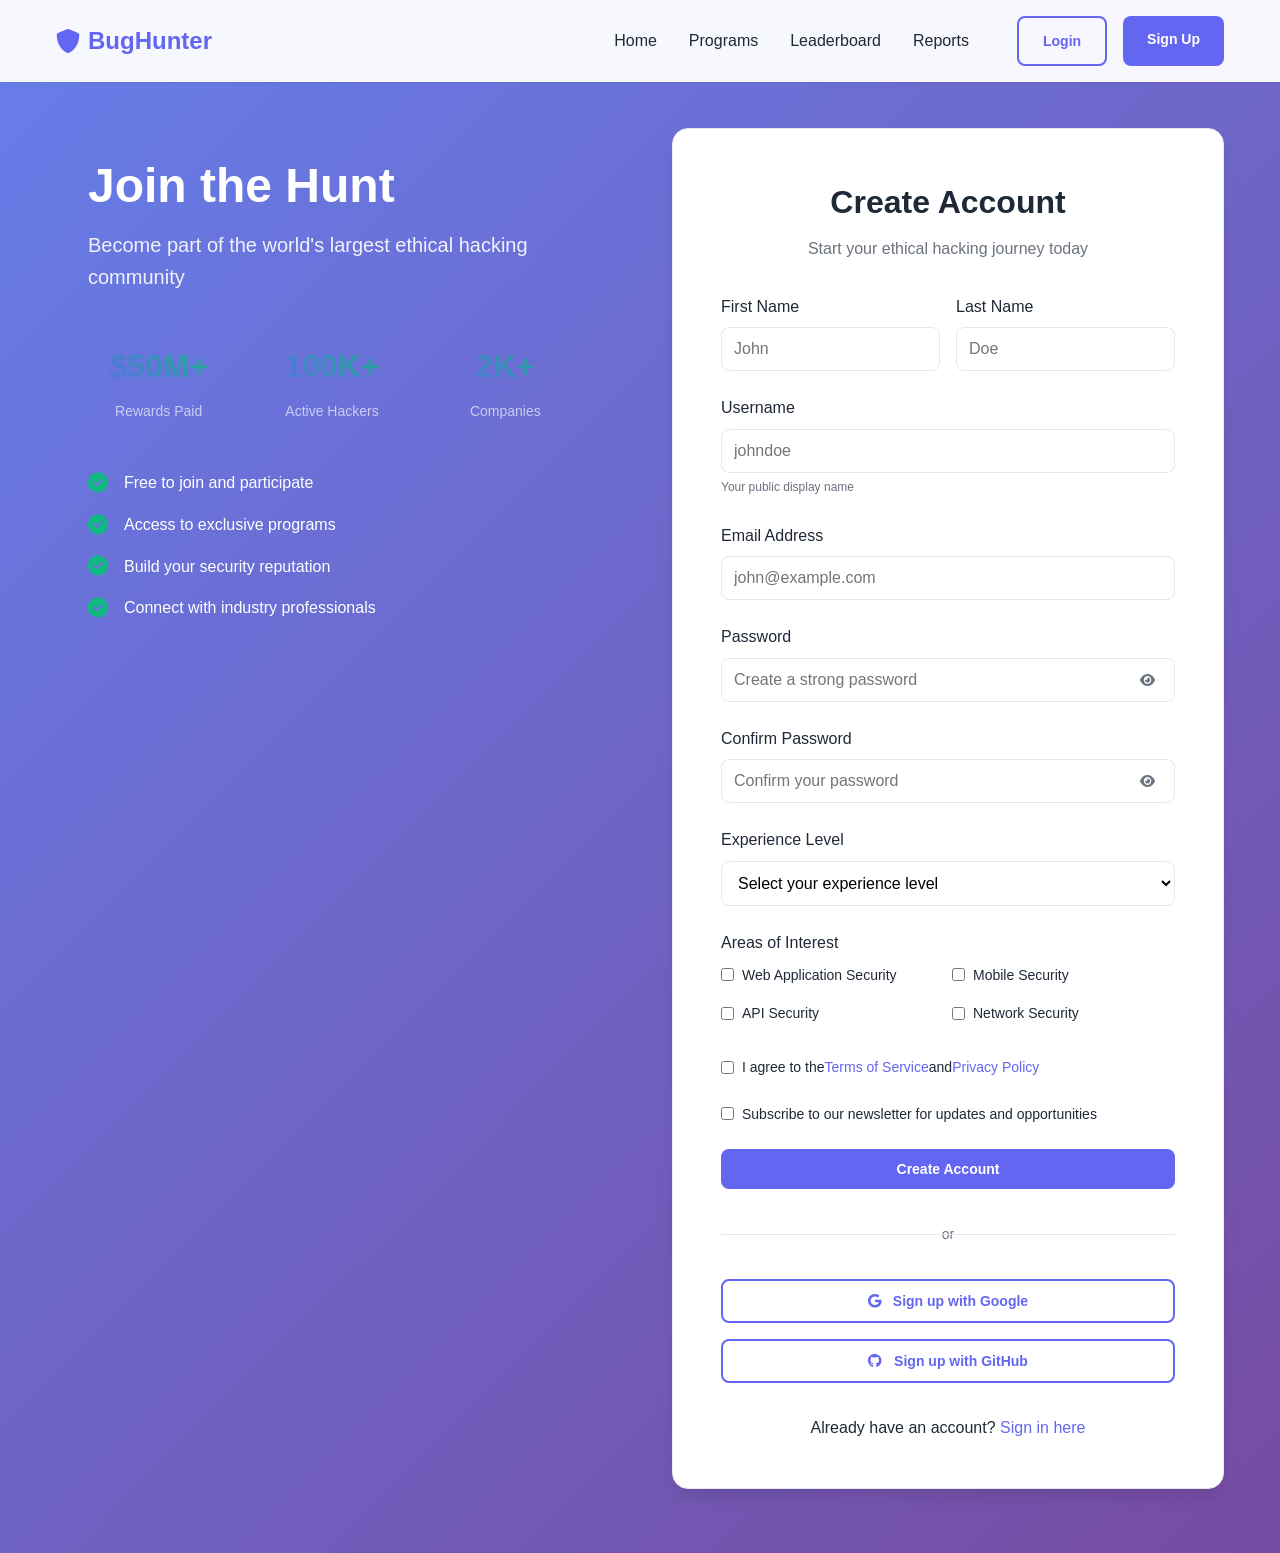
==== register.html @ fe64edc7 "Create complete pentest/bug bounty website structure Co-authored-by: ARESHAmohanad <121517436+ARESHA" ====
<!DOCTYPE html>
<html lang="en">
<head>
    <meta charset="UTF-8">
    <meta name="viewport" content="width=device-width, initial-scale=1.0">
    <title>Sign Up - BugHunter</title>
    <link rel="stylesheet" href="css/style.css">
    <link href="https://cdnjs.cloudflare.com/ajax/libs/font-awesome/6.0.0/css/all.min.css" rel="stylesheet">
</head>
<body>
    <!-- Navigation -->
    <nav class="navbar">
        <div class="nav-container">
            <div class="nav-logo">
                <a href="index.html">
                    <i class="fas fa-shield-alt"></i>
                    BugHunter
                </a>
            </div>
            <div class="nav-menu" id="nav-menu">
                <a href="index.html" class="nav-link">Home</a>
                <a href="programs.html" class="nav-link">Programs</a>
                <a href="leaderboard.html" class="nav-link">Leaderboard</a>
                <a href="reports.html" class="nav-link">Reports</a>
                <div class="nav-auth">
                    <a href="login.html" class="btn btn-outline">Login</a>
                    <a href="register.html" class="btn btn-primary">Sign Up</a>
                </div>
            </div>
            <div class="nav-toggle" id="nav-toggle">
                <span class="bar"></span>
                <span class="bar"></span>
                <span class="bar"></span>
            </div>
        </div>
    </nav>

    <!-- Registration Section -->
    <section class="auth-section">
        <div class="container">
            <div class="auth-container">
                <div class="auth-info">
                    <h2>Join the Hunt</h2>
                    <p class="info-subtitle">Become part of the world's largest ethical hacking community</p>
                    
                    <div class="info-stats">
                        <div class="stat">
                            <div class="stat-number">$50M+</div>
                            <div class="stat-label">Rewards Paid</div>
                        </div>
                        <div class="stat">
                            <div class="stat-number">100K+</div>
                            <div class="stat-label">Active Hackers</div>
                        </div>
                        <div class="stat">
                            <div class="stat-number">2K+</div>
                            <div class="stat-label">Companies</div>
                        </div>
                    </div>
                    
                    <div class="info-benefits">
                        <div class="benefit">
                            <i class="fas fa-check-circle"></i>
                            <span>Free to join and participate</span>
                        </div>
                        <div class="benefit">
                            <i class="fas fa-check-circle"></i>
                            <span>Access to exclusive programs</span>
                        </div>
                        <div class="benefit">
                            <i class="fas fa-check-circle"></i>
                            <span>Build your security reputation</span>
                        </div>
                        <div class="benefit">
                            <i class="fas fa-check-circle"></i>
                            <span>Connect with industry professionals</span>
                        </div>
                    </div>
                </div>
                
                <div class="auth-card">
                    <div class="auth-header">
                        <h1>Create Account</h1>
                        <p>Start your ethical hacking journey today</p>
                    </div>
                    
                    <form id="register-form" class="auth-form">
                        <div class="form-row">
                            <div class="form-group">
                                <label for="firstName" class="form-label">First Name</label>
                                <input type="text" id="firstName" name="firstName" class="form-input" required placeholder="John">
                            </div>
                            <div class="form-group">
                                <label for="lastName" class="form-label">Last Name</label>
                                <input type="text" id="lastName" name="lastName" class="form-input" required placeholder="Doe">
                            </div>
                        </div>
                        
                        <div class="form-group">
                            <label for="username" class="form-label">Username</label>
                            <input type="text" id="username" name="username" class="form-input" required placeholder="johndoe">
                            <small class="form-hint">Your public display name</small>
                        </div>
                        
                        <div class="form-group">
                            <label for="email" class="form-label">Email Address</label>
                            <input type="email" id="email" name="email" class="form-input" required placeholder="john@example.com">
                        </div>
                        
                        <div class="form-group">
                            <label for="password" class="form-label">Password</label>
                            <div class="password-input-container">
                                <input type="password" id="password" name="password" class="form-input" required placeholder="Create a strong password">
                                <button type="button" class="password-toggle" onclick="togglePassword('password')">
                                    <i class="fas fa-eye"></i>
                                </button>
                            </div>
                            <div class="password-strength" id="password-strength"></div>
                        </div>
                        
                        <div class="form-group">
                            <label for="confirmPassword" class="form-label">Confirm Password</label>
                            <div class="password-input-container">
                                <input type="password" id="confirmPassword" name="confirmPassword" class="form-input" required placeholder="Confirm your password">
                                <button type="button" class="password-toggle" onclick="togglePassword('confirmPassword')">
                                    <i class="fas fa-eye"></i>
                                </button>
                            </div>
                        </div>
                        
                        <div class="form-group">
                            <label for="experience" class="form-label">Experience Level</label>
                            <select id="experience" name="experience" class="form-select" required>
                                <option value="">Select your experience level</option>
                                <option value="beginner">Beginner (0-1 years)</option>
                                <option value="intermediate">Intermediate (1-3 years)</option>
                                <option value="advanced">Advanced (3-5 years)</option>
                                <option value="expert">Expert (5+ years)</option>
                            </select>
                        </div>
                        
                        <div class="form-group">
                            <label for="interests" class="form-label">Areas of Interest</label>
                            <div class="checkbox-group">
                                <label class="checkbox-label">
                                    <input type="checkbox" name="interests" value="web">
                                    <span class="checkmark"></span>
                                    Web Application Security
                                </label>
                                <label class="checkbox-label">
                                    <input type="checkbox" name="interests" value="mobile">
                                    <span class="checkmark"></span>
                                    Mobile Security
                                </label>
                                <label class="checkbox-label">
                                    <input type="checkbox" name="interests" value="api">
                                    <span class="checkmark"></span>
                                    API Security
                                </label>
                                <label class="checkbox-label">
                                    <input type="checkbox" name="interests" value="network">
                                    <span class="checkmark"></span>
                                    Network Security
                                </label>
                            </div>
                        </div>
                        
                        <div class="form-group">
                            <label class="checkbox-label">
                                <input type="checkbox" id="terms" name="terms" required>
                                <span class="checkmark"></span>
                                I agree to the <a href="#" class="link">Terms of Service</a> and <a href="#" class="link">Privacy Policy</a>
                            </label>
                        </div>
                        
                        <div class="form-group">
                            <label class="checkbox-label">
                                <input type="checkbox" id="newsletter" name="newsletter">
                                <span class="checkmark"></span>
                                Subscribe to our newsletter for updates and opportunities
                            </label>
                        </div>
                        
                        <button type="submit" class="btn btn-primary w-full">Create Account</button>
                    </form>
                    
                    <div class="auth-divider">
                        <span>or</span>
                    </div>
                    
                    <div class="social-login">
                        <button class="btn btn-outline w-full social-btn">
                            <i class="fab fa-google"></i>
                            Sign up with Google
                        </button>
                        <button class="btn btn-outline w-full social-btn">
                            <i class="fab fa-github"></i>
                            Sign up with GitHub
                        </button>
                    </div>
                    
                    <div class="auth-footer">
                        <p>Already have an account? <a href="login.html">Sign in here</a></p>
                    </div>
                </div>
            </div>
        </div>
    </section>

    <script src="js/script.js"></script>
    <script>
        // Password strength checker
        document.getElementById('password').addEventListener('input', function() {
            const password = this.value;
            const strengthDiv = document.getElementById('password-strength');
            const strength = checkPasswordStrength(password);
            
            strengthDiv.innerHTML = `
                <div class="strength-meter">
                    <div class="strength-bar strength-${strength.level}"></div>
                </div>
                <span class="strength-text">${strength.text}</span>
            `;
        });
        
        function checkPasswordStrength(password) {
            let score = 0;
            if (password.length >= 8) score++;
            if (/[a-z]/.test(password)) score++;
            if (/[A-Z]/.test(password)) score++;
            if (/\d/.test(password)) score++;
            if (/[^a-zA-Z\d]/.test(password)) score++;
            
            const levels = ['weak', 'fair', 'good', 'strong'];
            const texts = ['Weak', 'Fair', 'Good', 'Strong'];
            
            const level = Math.min(score - 1, 3);
            return {
                level: level >= 0 ? levels[level] : 'weak',
                text: level >= 0 ? texts[level] : 'Too short'
            };
        }
        
        // Form submission
        document.getElementById('register-form').addEventListener('submit', async function(e) {
            e.preventDefault();
            
            // Validate password match
            const password = document.getElementById('password').value;
            const confirmPassword = document.getElementById('confirmPassword').value;
            
            if (password !== confirmPassword) {
                showError(document.getElementById('confirmPassword'), 'Passwords do not match');
                return;
            }
            
            if (!validateForm(this)) {
                return;
            }
            
            const submitBtn = e.target.querySelector('button[type="submit"]');
            const hideLoading = showLoading(submitBtn);
            
            try {
                const formData = new FormData(this);
                const interests = Array.from(formData.getAll('interests'));
                
                const response = await API.request('/register', {
                    method: 'POST',
                    body: JSON.stringify({
                        firstName: formData.get('firstName'),
                        lastName: formData.get('lastName'),
                        username: formData.get('username'),
                        email: formData.get('email'),
                        password: formData.get('password'),
                        experience: formData.get('experience'),
                        interests: interests,
                        newsletter: formData.get('newsletter') === 'on'
                    })
                });
                
                if (response.success) {
                    showNotification('Account created successfully! Please check your email to verify your account.', 'success');
                    setTimeout(() => {
                        window.location.href = 'login.html';
                    }, 2000);
                } else {
                    showNotification('Registration failed. Please try again.', 'error');
                }
            } catch (error) {
                showNotification(error.message || 'Registration failed. Please try again.', 'error');
            } finally {
                hideLoading();
            }
        });
        
        function togglePassword(inputId) {
            const input = document.getElementById(inputId);
            const toggle = input.nextElementSibling.querySelector('i');
            
            if (input.type === 'password') {
                input.type = 'text';
                toggle.className = 'fas fa-eye-slash';
            } else {
                input.type = 'password';
                toggle.className = 'fas fa-eye';
            }
        }
    </script>
    
    <style>
        .auth-section {
            padding: 8rem 0 4rem;
            background: linear-gradient(135deg, #667eea 0%, #764ba2 100%);
            min-height: 100vh;
        }
        
        .auth-container {
            display: grid;
            grid-template-columns: 1fr 1fr;
            gap: 4rem;
            max-width: 1200px;
            margin: 0 auto;
            align-items: start;
        }
        
        .auth-card {
            background: var(--bg-primary);
            padding: 3rem;
            border-radius: 16px;
            box-shadow: var(--shadow-lg);
            border: 1px solid var(--border-color);
        }
        
        .auth-header {
            text-align: center;
            margin-bottom: 2rem;
        }
        
        .auth-header h1 {
            font-size: 2rem;
            font-weight: 700;
            margin-bottom: 0.5rem;
            color: var(--text-primary);
        }
        
        .auth-header p {
            color: var(--text-secondary);
        }
        
        .form-row {
            display: grid;
            grid-template-columns: 1fr 1fr;
            gap: 1rem;
        }
        
        .form-hint {
            color: var(--text-secondary);
            font-size: 0.75rem;
            margin-top: 0.25rem;
        }
        
        .password-input-container {
            position: relative;
        }
        
        .password-toggle {
            position: absolute;
            right: 1rem;
            top: 50%;
            transform: translateY(-50%);
            background: none;
            border: none;
            color: var(--text-secondary);
            cursor: pointer;
            padding: 0.25rem;
        }
        
        .password-toggle:hover {
            color: var(--text-primary);
        }
        
        .password-strength {
            margin-top: 0.5rem;
        }
        
        .strength-meter {
            width: 100%;
            height: 4px;
            background: var(--border-color);
            border-radius: 2px;
            overflow: hidden;
            margin-bottom: 0.25rem;
        }
        
        .strength-bar {
            height: 100%;
            transition: width 0.3s ease;
        }
        
        .strength-bar.strength-weak {
            width: 25%;
            background: var(--danger-color);
        }
        
        .strength-bar.strength-fair {
            width: 50%;
            background: var(--accent-color);
        }
        
        .strength-bar.strength-good {
            width: 75%;
            background: #3b82f6;
        }
        
        .strength-bar.strength-strong {
            width: 100%;
            background: var(--secondary-color);
        }
        
        .strength-text {
            font-size: 0.75rem;
            color: var(--text-secondary);
        }
        
        .checkbox-group {
            display: grid;
            grid-template-columns: 1fr 1fr;
            gap: 0.5rem;
        }
        
        .checkbox-label {
            display: flex;
            align-items: center;
            cursor: pointer;
            font-size: 0.875rem;
            margin-bottom: 0.5rem;
        }
        
        .checkbox-label input {
            margin-right: 0.5rem;
        }
        
        .link {
            color: var(--primary-color);
            text-decoration: none;
        }
        
        .link:hover {
            text-decoration: underline;
        }
        
        .auth-divider {
            text-align: center;
            position: relative;
            margin: 2rem 0;
        }
        
        .auth-divider::before {
            content: '';
            position: absolute;
            top: 50%;
            left: 0;
            right: 0;
            height: 1px;
            background: var(--border-color);
        }
        
        .auth-divider span {
            background: var(--bg-primary);
            padding: 0 1rem;
            color: var(--text-secondary);
            font-size: 0.875rem;
        }
        
        .social-login {
            display: flex;
            flex-direction: column;
            gap: 1rem;
            margin-bottom: 2rem;
        }
        
        .social-btn {
            display: flex;
            align-items: center;
            justify-content: center;
            gap: 0.75rem;
        }
        
        .auth-footer {
            text-align: center;
        }
        
        .auth-footer a {
            color: var(--primary-color);
            text-decoration: none;
        }
        
        .auth-footer a:hover {
            text-decoration: underline;
        }
        
        .auth-info {
            padding: 2rem;
            color: white;
        }
        
        .auth-info h2 {
            font-size: 3rem;
            font-weight: 800;
            margin-bottom: 1rem;
            line-height: 1.1;
        }
        
        .info-subtitle {
            font-size: 1.25rem;
            margin-bottom: 3rem;
            opacity: 0.9;
        }
        
        .info-stats {
            display: grid;
            grid-template-columns: repeat(3, 1fr);
            gap: 2rem;
            margin-bottom: 3rem;
        }
        
        .stat {
            text-align: center;
        }
        
        .stat-number {
            font-size: 2rem;
            font-weight: 800;
            margin-bottom: 0.5rem;
        }
        
        .stat-label {
            font-size: 0.875rem;
            opacity: 0.8;
        }
        
        .info-benefits {
            display: flex;
            flex-direction: column;
            gap: 1rem;
        }
        
        .benefit {
            display: flex;
            align-items: center;
            gap: 1rem;
        }
        
        .benefit i {
            color: var(--secondary-color);
            font-size: 1.25rem;
        }
        
        @media (max-width: 768px) {
            .auth-container {
                grid-template-columns: 1fr;
                gap: 2rem;
            }
            
            .auth-card {
                padding: 2rem;
            }
            
            .auth-info {
                order: -1;
                text-align: center;
            }
            
            .form-row {
                grid-template-columns: 1fr;
            }
            
            .checkbox-group {
                grid-template-columns: 1fr;
            }
            
            .info-stats {
                grid-template-columns: 1fr;
                gap: 1rem;
            }
        }
    </style>
</body>
</html>
---- css/style.css ----
/* Reset and Base Styles */
* {
    margin: 0;
    padding: 0;
    box-sizing: border-box;
}

:root {
    --primary-color: #6366f1;
    --primary-dark: #4f46e5;
    --secondary-color: #10b981;
    --accent-color: #f59e0b;
    --danger-color: #ef4444;
    --text-primary: #1f2937;
    --text-secondary: #6b7280;
    --text-light: #9ca3af;
    --bg-primary: #ffffff;
    --bg-secondary: #f9fafb;
    --bg-dark: #111827;
    --border-color: #e5e7eb;
    --shadow-sm: 0 1px 2px 0 rgb(0 0 0 / 0.05);
    --shadow-md: 0 4px 6px -1px rgb(0 0 0 / 0.1);
    --shadow-lg: 0 10px 15px -3px rgb(0 0 0 / 0.1);
    --border-radius: 8px;
    --transition: all 0.3s ease;
}

body {
    font-family: 'Inter', -apple-system, BlinkMacSystemFont, 'Segoe UI', Roboto, sans-serif;
    line-height: 1.6;
    color: var(--text-primary);
    background-color: var(--bg-primary);
}

.container {
    max-width: 1200px;
    margin: 0 auto;
    padding: 0 1rem;
}

/* Navigation */
.navbar {
    background: var(--bg-primary);
    padding: 1rem 0;
    box-shadow: var(--shadow-sm);
    position: fixed;
    top: 0;
    left: 0;
    right: 0;
    z-index: 1000;
    backdrop-filter: blur(10px);
    background: rgba(255, 255, 255, 0.95);
}

.nav-container {
    max-width: 1200px;
    margin: 0 auto;
    padding: 0 1rem;
    display: flex;
    justify-content: space-between;
    align-items: center;
}

.nav-logo a {
    font-size: 1.5rem;
    font-weight: 700;
    color: var(--primary-color);
    text-decoration: none;
    display: flex;
    align-items: center;
    gap: 0.5rem;
}

.nav-menu {
    display: flex;
    align-items: center;
    gap: 2rem;
}

.nav-link {
    color: var(--text-primary);
    text-decoration: none;
    font-weight: 500;
    transition: var(--transition);
    position: relative;
}

.nav-link:hover {
    color: var(--primary-color);
}

.nav-link::after {
    content: '';
    position: absolute;
    bottom: -5px;
    left: 0;
    width: 0;
    height: 2px;
    background-color: var(--primary-color);
    transition: width 0.3s ease;
}

.nav-link:hover::after {
    width: 100%;
}

.nav-auth {
    display: flex;
    gap: 1rem;
    margin-left: 1rem;
}

.nav-toggle {
    display: none;
    flex-direction: column;
    cursor: pointer;
}

.bar {
    width: 25px;
    height: 3px;
    background-color: var(--text-primary);
    margin: 3px 0;
    transition: 0.3s;
}

/* Buttons */
.btn {
    display: inline-block;
    padding: 0.75rem 1.5rem;
    border-radius: var(--border-radius);
    text-decoration: none;
    font-weight: 600;
    text-align: center;
    cursor: pointer;
    border: none;
    transition: var(--transition);
    font-size: 0.875rem;
}

.btn-primary {
    background-color: var(--primary-color);
    color: white;
}

.btn-primary:hover {
    background-color: var(--primary-dark);
    transform: translateY(-1px);
    box-shadow: var(--shadow-md);
}

.btn-outline {
    background-color: transparent;
    color: var(--primary-color);
    border: 2px solid var(--primary-color);
}

.btn-outline:hover {
    background-color: var(--primary-color);
    color: white;
}

.btn-large {
    padding: 1rem 2rem;
    font-size: 1rem;
}

.btn-secondary {
    background-color: var(--secondary-color);
    color: white;
}

.btn-danger {
    background-color: var(--danger-color);
    color: white;
}

/* Hero Section */
.hero {
    padding: 8rem 0 4rem;
    background: linear-gradient(135deg, #667eea 0%, #764ba2 100%);
    color: white;
    overflow: hidden;
}

.hero-container {
    max-width: 1200px;
    margin: 0 auto;
    padding: 0 1rem;
    display: grid;
    grid-template-columns: 1fr 1fr;
    gap: 4rem;
    align-items: center;
}

.hero-title {
    font-size: 3.5rem;
    font-weight: 800;
    line-height: 1.1;
    margin-bottom: 1.5rem;
    background: linear-gradient(45deg, #ffffff, #e0e7ff);
    -webkit-background-clip: text;
    -webkit-text-fill-color: transparent;
    background-clip: text;
}

.hero-description {
    font-size: 1.25rem;
    margin-bottom: 2rem;
    opacity: 0.9;
    line-height: 1.6;
}

.hero-buttons {
    display: flex;
    gap: 1rem;
}

.hero-image {
    display: flex;
    justify-content: center;
    align-items: center;
}

.hero-graphic {
    width: 300px;
    height: 300px;
    background: rgba(255, 255, 255, 0.1);
    border-radius: 50%;
    display: flex;
    align-items: center;
    justify-content: center;
    backdrop-filter: blur(10px);
    border: 1px solid rgba(255, 255, 255, 0.2);
}

.hero-graphic i {
    font-size: 8rem;
    color: rgba(255, 255, 255, 0.8);
}

/* Sections */
.section-title {
    text-align: center;
    font-size: 2.5rem;
    font-weight: 700;
    margin-bottom: 3rem;
    color: var(--text-primary);
}

/* Features Section */
.features {
    padding: 5rem 0;
    background-color: var(--bg-secondary);
}

.features-grid {
    display: grid;
    grid-template-columns: repeat(auto-fit, minmax(250px, 1fr));
    gap: 2rem;
}

.feature-card {
    background: var(--bg-primary);
    padding: 2rem;
    border-radius: var(--border-radius);
    text-align: center;
    box-shadow: var(--shadow-sm);
    transition: var(--transition);
    border: 1px solid var(--border-color);
}

.feature-card:hover {
    transform: translateY(-5px);
    box-shadow: var(--shadow-lg);
}

.feature-icon {
    width: 4rem;
    height: 4rem;
    background: linear-gradient(135deg, var(--primary-color), var(--secondary-color));
    border-radius: 50%;
    display: flex;
    align-items: center;
    justify-content: center;
    margin: 0 auto 1.5rem;
}

.feature-icon i {
    font-size: 1.5rem;
    color: white;
}

.feature-card h3 {
    font-size: 1.25rem;
    font-weight: 600;
    margin-bottom: 1rem;
    color: var(--text-primary);
}

.feature-card p {
    color: var(--text-secondary);
    line-height: 1.6;
}

/* Stats Section */
.stats {
    padding: 4rem 0;
    background: var(--bg-dark);
    color: white;
}

.stats-grid {
    display: grid;
    grid-template-columns: repeat(auto-fit, minmax(200px, 1fr));
    gap: 2rem;
}

.stat-item {
    text-align: center;
}

.stat-number {
    font-size: 3rem;
    font-weight: 800;
    margin-bottom: 0.5rem;
    background: linear-gradient(45deg, var(--primary-color), var(--secondary-color));
    -webkit-background-clip: text;
    -webkit-text-fill-color: transparent;
    background-clip: text;
}

.stat-label {
    font-size: 1.125rem;
    color: rgba(255, 255, 255, 0.8);
}

/* Programs Preview */
.programs-preview {
    padding: 5rem 0;
}

.programs-grid {
    display: grid;
    grid-template-columns: repeat(auto-fit, minmax(350px, 1fr));
    gap: 2rem;
    margin-bottom: 3rem;
}

.program-card {
    background: var(--bg-primary);
    border: 1px solid var(--border-color);
    border-radius: var(--border-radius);
    padding: 2rem;
    transition: var(--transition);
    display: flex;
    align-items: center;
    gap: 1.5rem;
}

.program-card:hover {
    transform: translateY(-2px);
    box-shadow: var(--shadow-lg);
    border-color: var(--primary-color);
}

.program-logo {
    width: 4rem;
    height: 4rem;
    background: var(--bg-secondary);
    border-radius: var(--border-radius);
    display: flex;
    align-items: center;
    justify-content: center;
    flex-shrink: 0;
}

.program-logo i {
    font-size: 2rem;
    color: var(--primary-color);
}

.program-info {
    flex: 1;
}

.program-info h3 {
    font-size: 1.25rem;
    font-weight: 600;
    margin-bottom: 0.5rem;
    color: var(--text-primary);
}

.program-scope {
    color: var(--text-secondary);
    margin-bottom: 1rem;
    font-size: 0.875rem;
}

.program-rewards {
    display: flex;
    justify-content: space-between;
    align-items: center;
}

.reward-range {
    font-weight: 600;
    color: var(--secondary-color);
}

.program-status {
    padding: 0.25rem 0.75rem;
    border-radius: 12px;
    font-size: 0.75rem;
    font-weight: 600;
    text-transform: uppercase;
}

.program-status.active {
    background-color: rgba(16, 185, 129, 0.1);
    color: var(--secondary-color);
}

.programs-cta {
    text-align: center;
}

/* Footer */
.footer {
    background: var(--bg-dark);
    color: white;
    padding: 3rem 0 1rem;
}

.footer-content {
    display: grid;
    grid-template-columns: repeat(auto-fit, minmax(250px, 1fr));
    gap: 2rem;
    margin-bottom: 2rem;
}

.footer-section h4 {
    font-size: 1.125rem;
    font-weight: 600;
    margin-bottom: 1rem;
    color: white;
}

.footer-section p {
    color: rgba(255, 255, 255, 0.7);
    line-height: 1.6;
    margin-bottom: 1rem;
}

.footer-section ul {
    list-style: none;
}

.footer-section ul li {
    margin-bottom: 0.5rem;
}

.footer-section ul li a {
    color: rgba(255, 255, 255, 0.7);
    text-decoration: none;
    transition: var(--transition);
}

.footer-section ul li a:hover {
    color: var(--primary-color);
}

.social-links {
    display: flex;
    gap: 1rem;
}

.social-links a {
    width: 2.5rem;
    height: 2.5rem;
    background: rgba(255, 255, 255, 0.1);
    border-radius: 50%;
    display: flex;
    align-items: center;
    justify-content: center;
    color: white;
    text-decoration: none;
    transition: var(--transition);
}

.social-links a:hover {
    background: var(--primary-color);
    transform: translateY(-2px);
}

.footer-bottom {
    border-top: 1px solid rgba(255, 255, 255, 0.1);
    padding-top: 1rem;
    text-align: center;
    color: rgba(255, 255, 255, 0.5);
}

/* Form Styles */
.form-group {
    margin-bottom: 1.5rem;
}

.form-label {
    display: block;
    margin-bottom: 0.5rem;
    font-weight: 500;
    color: var(--text-primary);
}

.form-input,
.form-select,
.form-textarea {
    width: 100%;
    padding: 0.75rem;
    border: 1px solid var(--border-color);
    border-radius: var(--border-radius);
    font-size: 1rem;
    transition: var(--transition);
    background-color: var(--bg-primary);
}

.form-input:focus,
.form-select:focus,
.form-textarea:focus {
    outline: none;
    border-color: var(--primary-color);
    box-shadow: 0 0 0 3px rgba(99, 102, 241, 0.1);
}

.form-textarea {
    resize: vertical;
    min-height: 120px;
}

/* Card Styles */
.card {
    background: var(--bg-primary);
    border: 1px solid var(--border-color);
    border-radius: var(--border-radius);
    padding: 1.5rem;
    box-shadow: var(--shadow-sm);
}

.card-header {
    border-bottom: 1px solid var(--border-color);
    padding-bottom: 1rem;
    margin-bottom: 1rem;
}

.card-title {
    font-size: 1.25rem;
    font-weight: 600;
    margin: 0;
}

/* Alert Styles */
.alert {
    padding: 1rem;
    border-radius: var(--border-radius);
    margin-bottom: 1rem;
    border: 1px solid transparent;
}

.alert-success {
    background-color: rgba(16, 185, 129, 0.1);
    border-color: var(--secondary-color);
    color: #065f46;
}

.alert-danger {
    background-color: rgba(239, 68, 68, 0.1);
    border-color: var(--danger-color);
    color: #991b1b;
}

.alert-warning {
    background-color: rgba(245, 158, 11, 0.1);
    border-color: var(--accent-color);
    color: #92400e;
}

/* Badge Styles */
.badge {
    display: inline-block;
    padding: 0.25rem 0.75rem;
    border-radius: 12px;
    font-size: 0.75rem;
    font-weight: 600;
    text-transform: uppercase;
}

.badge-primary {
    background-color: rgba(99, 102, 241, 0.1);
    color: var(--primary-color);
}

.badge-success {
    background-color: rgba(16, 185, 129, 0.1);
    color: var(--secondary-color);
}

.badge-danger {
    background-color: rgba(239, 68, 68, 0.1);
    color: var(--danger-color);
}

.badge-warning {
    background-color: rgba(245, 158, 11, 0.1);
    color: var(--accent-color);
}

/* Responsive Design */
@media (max-width: 768px) {
    .nav-menu {
        position: fixed;
        left: -100%;
        top: 70px;
        flex-direction: column;
        background-color: var(--bg-primary);
        width: 100%;
        text-align: center;
        transition: 0.3s;
        box-shadow: var(--shadow-md);
        padding: 2rem 0;
    }

    .nav-menu.active {
        left: 0;
    }

    .nav-toggle {
        display: flex;
    }

    .hero-container {
        grid-template-columns: 1fr;
        text-align: center;
        gap: 2rem;
    }

    .hero-title {
        font-size: 2.5rem;
    }

    .hero-buttons {
        justify-content: center;
        flex-wrap: wrap;
    }

    .hero-graphic {
        width: 200px;
        height: 200px;
    }

    .hero-graphic i {
        font-size: 5rem;
    }

    .features-grid {
        grid-template-columns: 1fr;
    }

    .stats-grid {
        grid-template-columns: repeat(2, 1fr);
    }

    .programs-grid {
        grid-template-columns: 1fr;
    }

    .program-card {
        flex-direction: column;
        text-align: center;
    }

    .footer-content {
        grid-template-columns: 1fr;
        text-align: center;
    }
}

@media (max-width: 480px) {
    .container {
        padding: 0 0.5rem;
    }

    .hero {
        padding: 6rem 0 3rem;
    }

    .hero-title {
        font-size: 2rem;
    }

    .hero-description {
        font-size: 1rem;
    }

    .stats-grid {
        grid-template-columns: 1fr;
    }

    .stat-number {
        font-size: 2rem;
    }
}

/* Animation and Transitions */
@keyframes fadeInUp {
    from {
        opacity: 0;
        transform: translateY(30px);
    }
    to {
        opacity: 1;
        transform: translateY(0);
    }
}

.fade-in-up {
    animation: fadeInUp 0.6s ease forwards;
}

/* Loading Animation */
.spinner {
    width: 20px;
    height: 20px;
    border: 2px solid #f3f3f3;
    border-top: 2px solid var(--primary-color);
    border-radius: 50%;
    animation: spin 1s linear infinite;
}

@keyframes spin {
    0% { transform: rotate(0deg); }
    100% { transform: rotate(360deg); }
}

/* Utility Classes */
.text-center { text-align: center; }
.text-left { text-align: left; }
.text-right { text-align: right; }

.mb-1 { margin-bottom: 0.25rem; }
.mb-2 { margin-bottom: 0.5rem; }
.mb-3 { margin-bottom: 1rem; }
.mb-4 { margin-bottom: 1.5rem; }
.mb-5 { margin-bottom: 2rem; }

.mt-1 { margin-top: 0.25rem; }
.mt-2 { margin-top: 0.5rem; }
.mt-3 { margin-top: 1rem; }
.mt-4 { margin-top: 1.5rem; }
.mt-5 { margin-top: 2rem; }

.d-none { display: none; }
.d-block { display: block; }
.d-flex { display: flex; }
.d-grid { display: grid; }

.justify-center { justify-content: center; }
.justify-between { justify-content: space-between; }
.align-center { align-items: center; }

.w-full { width: 100%; }
.h-full { height: 100%; }
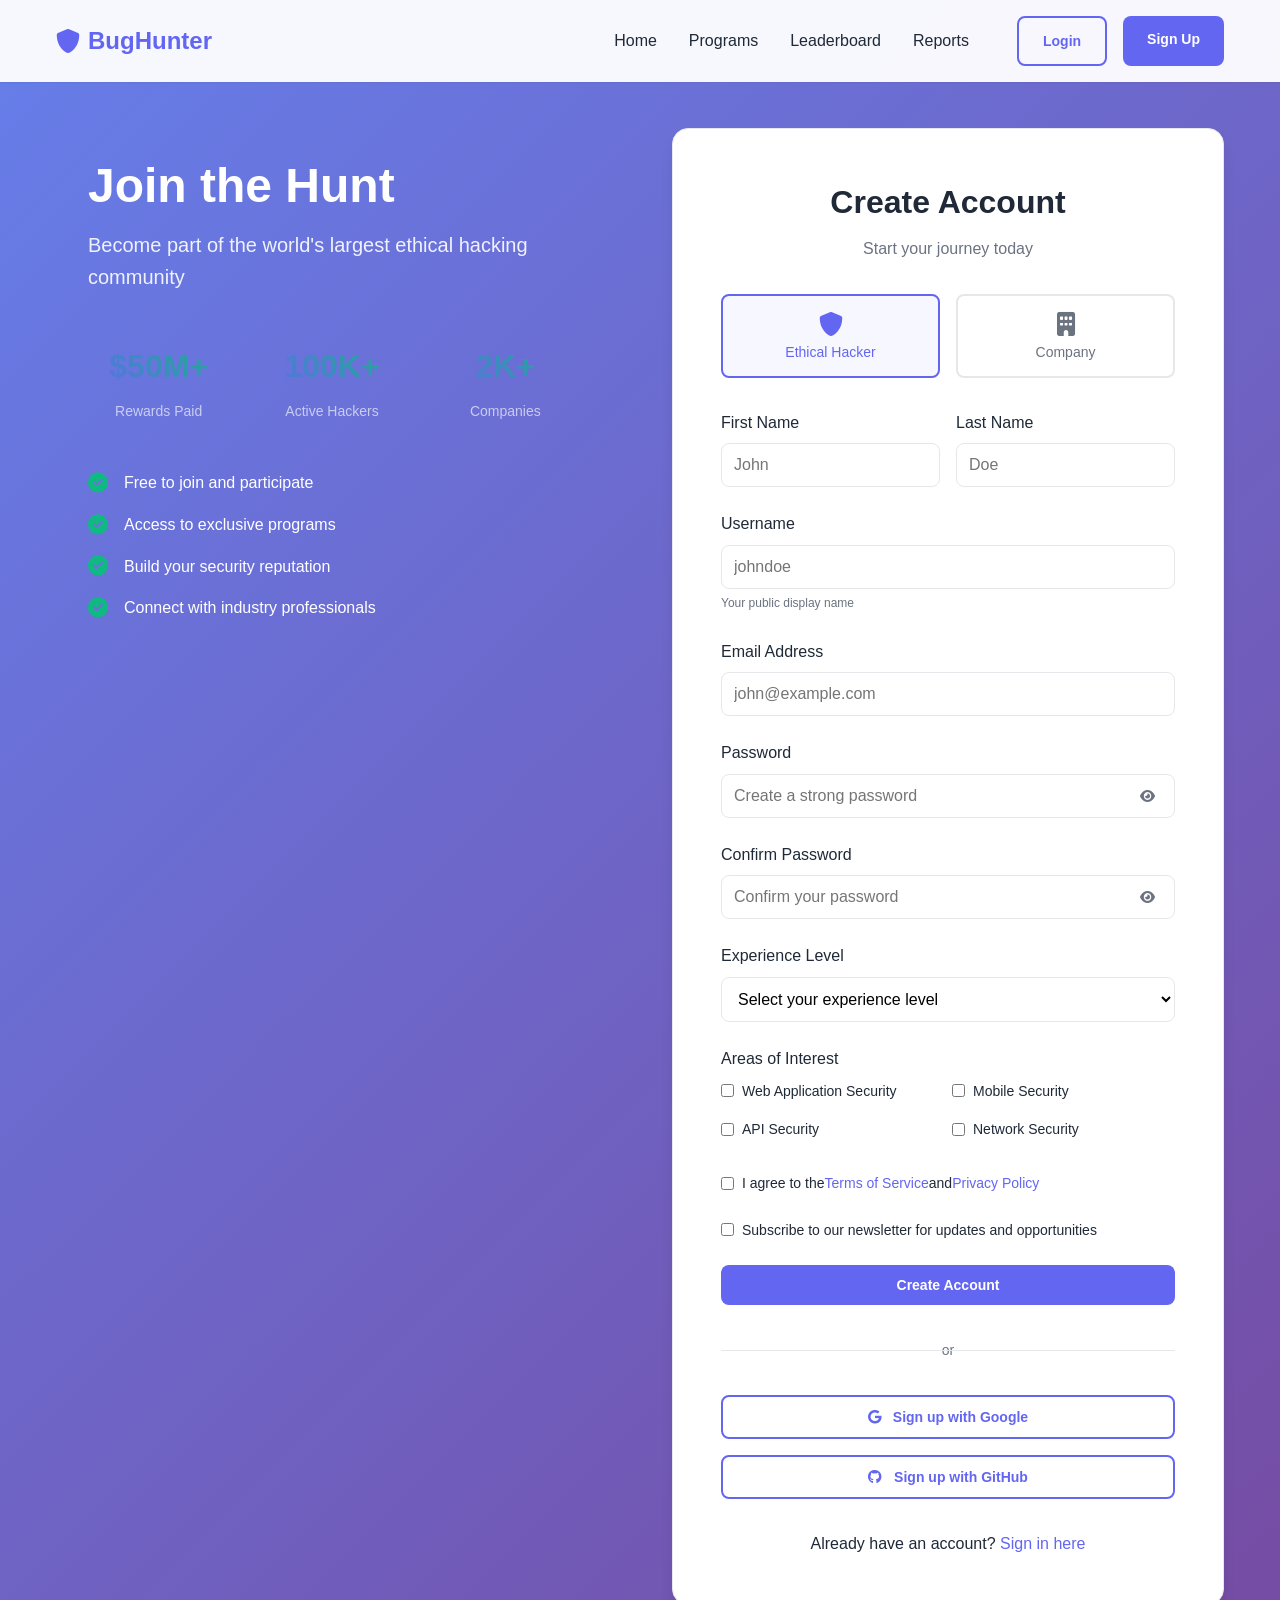
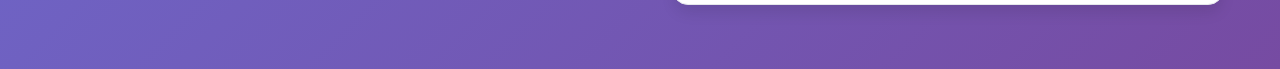
==== commit f503422e: "Add user type selection for ethical hackers and companies Co-authored-by: ARESHAmohanad <121517436+A" ====
--- a/register.html
+++ b/register.html
@@ -81,27 +81,84 @@
                 <div class="auth-card">
                     <div class="auth-header">
                         <h1>Create Account</h1>
-                        <p>Start your ethical hacking journey today</p>
+                        <p>Start your journey today</p>
+                    </div>
+                    
+                    <!-- User Type Selection -->
+                    <div class="user-type-selection">
+                        <div class="user-type-tabs">
+                            <button type="button" class="user-type-tab active" data-type="hacker">
+                                <i class="fas fa-shield-alt"></i>
+                                <span>Ethical Hacker</span>
+                            </button>
+                            <button type="button" class="user-type-tab" data-type="company">
+                                <i class="fas fa-building"></i>
+                                <span>Company</span>
+                            </button>
+                        </div>
                     </div>
                     
                     <form id="register-form" class="auth-form">
-                        <div class="form-row">
+                        <input type="hidden" id="userType" name="userType" value="hacker">
+                        
+                        <!-- Hacker Registration Fields -->
+                        <div id="hacker-fields" class="user-type-fields">
+                            <div class="form-row">
+                                <div class="form-group">
+                                    <label for="firstName" class="form-label">First Name</label>
+                                    <input type="text" id="firstName" name="firstName" class="form-input" required placeholder="John">
+                                </div>
+                                <div class="form-group">
+                                    <label for="lastName" class="form-label">Last Name</label>
+                                    <input type="text" id="lastName" name="lastName" class="form-input" required placeholder="Doe">
+                                </div>
+                            </div>
+                            
                             <div class="form-group">
-                                <label for="firstName" class="form-label">First Name</label>
-                                <input type="text" id="firstName" name="firstName" class="form-input" required placeholder="John">
-                            </div>
+                                <label for="username" class="form-label">Username</label>
+                                <input type="text" id="username" name="username" class="form-input" required placeholder="johndoe">
+                                <small class="form-hint">Your public display name</small>
+                            </div>
+                        </div>
+                        
+                        <!-- Company Registration Fields -->
+                        <div id="company-fields" class="user-type-fields" style="display: none;">
                             <div class="form-group">
-                                <label for="lastName" class="form-label">Last Name</label>
-                                <input type="text" id="lastName" name="lastName" class="form-input" required placeholder="Doe">
-                            </div>
-                        </div>
-                        
-                        <div class="form-group">
-                            <label for="username" class="form-label">Username</label>
-                            <input type="text" id="username" name="username" class="form-input" required placeholder="johndoe">
-                            <small class="form-hint">Your public display name</small>
-                        </div>
-                        
+                                <label for="companyName" class="form-label">Company Name</label>
+                                <input type="text" id="companyName" name="companyName" class="form-input" placeholder="Acme Corporation">
+                            </div>
+                            
+                            <div class="form-row">
+                                <div class="form-group">
+                                    <label for="contactFirstName" class="form-label">Contact First Name</label>
+                                    <input type="text" id="contactFirstName" name="contactFirstName" class="form-input" placeholder="John">
+                                </div>
+                                <div class="form-group">
+                                    <label for="contactLastName" class="form-label">Contact Last Name</label>
+                                    <input type="text" id="contactLastName" name="contactLastName" class="form-input" placeholder="Doe">
+                                </div>
+                            </div>
+                            
+                            <div class="form-group">
+                                <label for="jobTitle" class="form-label">Job Title</label>
+                                <input type="text" id="jobTitle" name="jobTitle" class="form-input" placeholder="Security Manager">
+                            </div>
+                            
+                            <div class="form-group">
+                                <label for="companySize" class="form-label">Company Size</label>
+                                <select id="companySize" name="companySize" class="form-select">
+                                    <option value="">Select company size</option>
+                                    <option value="startup">Startup (1-10 employees)</option>
+                                    <option value="small">Small (11-50 employees)</option>
+                                    <option value="medium">Medium (51-200 employees)</option>
+                                    <option value="large">Large (201-1000 employees)</option>
+                                    <option value="enterprise">Enterprise (1000+ employees)</option>
+                                </select>
+                            </div>
+                        </div>
+                        
+                        <!-- Common Fields -->
+                        <!-- Common Fields -->
                         <div class="form-group">
                             <label for="email" class="form-label">Email Address</label>
                             <input type="email" id="email" name="email" class="form-input" required placeholder="john@example.com">
@@ -128,40 +185,83 @@
                             </div>
                         </div>
                         
-                        <div class="form-group">
-                            <label for="experience" class="form-label">Experience Level</label>
-                            <select id="experience" name="experience" class="form-select" required>
-                                <option value="">Select your experience level</option>
-                                <option value="beginner">Beginner (0-1 years)</option>
-                                <option value="intermediate">Intermediate (1-3 years)</option>
-                                <option value="advanced">Advanced (3-5 years)</option>
-                                <option value="expert">Expert (5+ years)</option>
-                            </select>
-                        </div>
-                        
-                        <div class="form-group">
-                            <label for="interests" class="form-label">Areas of Interest</label>
-                            <div class="checkbox-group">
-                                <label class="checkbox-label">
-                                    <input type="checkbox" name="interests" value="web">
-                                    <span class="checkmark"></span>
-                                    Web Application Security
-                                </label>
-                                <label class="checkbox-label">
-                                    <input type="checkbox" name="interests" value="mobile">
-                                    <span class="checkmark"></span>
-                                    Mobile Security
-                                </label>
-                                <label class="checkbox-label">
-                                    <input type="checkbox" name="interests" value="api">
-                                    <span class="checkmark"></span>
-                                    API Security
-                                </label>
-                                <label class="checkbox-label">
-                                    <input type="checkbox" name="interests" value="network">
-                                    <span class="checkmark"></span>
-                                    Network Security
-                                </label>
+                        <!-- Hacker-specific fields -->
+                        <div id="hacker-specific-fields" class="user-type-fields">
+                            <div class="form-group">
+                                <label for="experience" class="form-label">Experience Level</label>
+                                <select id="experience" name="experience" class="form-select">
+                                    <option value="">Select your experience level</option>
+                                    <option value="beginner">Beginner (0-1 years)</option>
+                                    <option value="intermediate">Intermediate (1-3 years)</option>
+                                    <option value="advanced">Advanced (3-5 years)</option>
+                                    <option value="expert">Expert (5+ years)</option>
+                                </select>
+                            </div>
+                            
+                            <div class="form-group">
+                                <label for="interests" class="form-label">Areas of Interest</label>
+                                <div class="checkbox-group">
+                                    <label class="checkbox-label">
+                                        <input type="checkbox" name="interests" value="web">
+                                        <span class="checkmark"></span>
+                                        Web Application Security
+                                    </label>
+                                    <label class="checkbox-label">
+                                        <input type="checkbox" name="interests" value="mobile">
+                                        <span class="checkmark"></span>
+                                        Mobile Security
+                                    </label>
+                                    <label class="checkbox-label">
+                                        <input type="checkbox" name="interests" value="api">
+                                        <span class="checkmark"></span>
+                                        API Security
+                                    </label>
+                                    <label class="checkbox-label">
+                                        <input type="checkbox" name="interests" value="network">
+                                        <span class="checkmark"></span>
+                                        Network Security
+                                    </label>
+                                </div>
+                            </div>
+                        </div>
+                        
+                        <!-- Company-specific fields -->
+                        <div id="company-specific-fields" class="user-type-fields" style="display: none;">
+                            <div class="form-group">
+                                <label for="testingNeeds" class="form-label">Testing Requirements</label>
+                                <div class="checkbox-group">
+                                    <label class="checkbox-label">
+                                        <input type="checkbox" name="testingNeeds" value="web-app">
+                                        <span class="checkmark"></span>
+                                        Web Application Testing
+                                    </label>
+                                    <label class="checkbox-label">
+                                        <input type="checkbox" name="testingNeeds" value="mobile-app">
+                                        <span class="checkmark"></span>
+                                        Mobile Application Testing
+                                    </label>
+                                    <label class="checkbox-label">
+                                        <input type="checkbox" name="testingNeeds" value="network">
+                                        <span class="checkmark"></span>
+                                        Network Security Testing
+                                    </label>
+                                    <label class="checkbox-label">
+                                        <input type="checkbox" name="testingNeeds" value="api">
+                                        <span class="checkmark"></span>
+                                        API Security Testing
+                                    </label>
+                                </div>
+                            </div>
+                            
+                            <div class="form-group">
+                                <label for="budgetRange" class="form-label">Budget Range (per test)</label>
+                                <select id="budgetRange" name="budgetRange" class="form-select">
+                                    <option value="">Select budget range</option>
+                                    <option value="1000-5000">$1,000 - $5,000</option>
+                                    <option value="5000-15000">$5,000 - $15,000</option>
+                                    <option value="15000-50000">$15,000 - $50,000</option>
+                                    <option value="50000+">$50,000+</option>
+                                </select>
                             </div>
                         </div>
                         
@@ -209,6 +309,66 @@
 
     <script src="js/script.js"></script>
     <script>
+        // User type switching
+        document.querySelectorAll('.user-type-tab').forEach(tab => {
+            tab.addEventListener('click', function() {
+                // Remove active class from all tabs
+                document.querySelectorAll('.user-type-tab').forEach(t => t.classList.remove('active'));
+                // Add active class to clicked tab
+                this.classList.add('active');
+                // Update hidden input value
+                document.getElementById('userType').value = this.dataset.type;
+                // Update UI based on user type
+                updateRegistrationFormForUserType(this.dataset.type);
+            });
+        });
+        
+        function updateRegistrationFormForUserType(userType) {
+            const hackerFields = document.getElementById('hacker-fields');
+            const companyFields = document.getElementById('company-fields');
+            const hackerSpecificFields = document.getElementById('hacker-specific-fields');
+            const companySpecificFields = document.getElementById('company-specific-fields');
+            const headerText = document.querySelector('.auth-header p');
+            
+            if (userType === 'company') {
+                hackerFields.style.display = 'none';
+                companyFields.style.display = 'block';
+                hackerSpecificFields.style.display = 'none';
+                companySpecificFields.style.display = 'block';
+                headerText.textContent = 'Set up your company account for security testing';
+                
+                // Remove required attribute from hacker fields
+                hackerFields.querySelectorAll('input[required], select[required]').forEach(input => {
+                    input.removeAttribute('required');
+                });
+                
+                // Add required attribute to company fields
+                companyFields.querySelectorAll('input, select').forEach(input => {
+                    if (input.id !== 'userType') {
+                        input.setAttribute('required', 'required');
+                    }
+                });
+            } else {
+                hackerFields.style.display = 'block';
+                companyFields.style.display = 'none';
+                hackerSpecificFields.style.display = 'block';
+                companySpecificFields.style.display = 'none';
+                headerText.textContent = 'Start your ethical hacking journey today';
+                
+                // Add required attribute to hacker fields
+                hackerFields.querySelectorAll('input, select').forEach(input => {
+                    if (input.id !== 'userType') {
+                        input.setAttribute('required', 'required');
+                    }
+                });
+                
+                // Remove required attribute from company fields
+                companyFields.querySelectorAll('input[required], select[required]').forEach(input => {
+                    input.removeAttribute('required');
+                });
+            }
+        }
+        
         // Password strength checker
         document.getElementById('password').addEventListener('input', function() {
             const password = this.value;
@@ -263,20 +423,42 @@
             
             try {
                 const formData = new FormData(this);
+                const userType = formData.get('userType');
                 const interests = Array.from(formData.getAll('interests'));
+                const testingNeeds = Array.from(formData.getAll('testingNeeds'));
+                
+                let requestData = {
+                    email: formData.get('email'),
+                    password: formData.get('password'),
+                    userType: userType,
+                    newsletter: formData.get('newsletter') === 'on'
+                };
+                
+                if (userType === 'hacker') {
+                    requestData = {
+                        ...requestData,
+                        firstName: formData.get('firstName'),
+                        lastName: formData.get('lastName'),
+                        username: formData.get('username'),
+                        experience: formData.get('experience'),
+                        interests: interests
+                    };
+                } else {
+                    requestData = {
+                        ...requestData,
+                        companyName: formData.get('companyName'),
+                        contactFirstName: formData.get('contactFirstName'),
+                        contactLastName: formData.get('contactLastName'),
+                        jobTitle: formData.get('jobTitle'),
+                        companySize: formData.get('companySize'),
+                        testingNeeds: testingNeeds,
+                        budgetRange: formData.get('budgetRange')
+                    };
+                }
                 
                 const response = await API.request('/register', {
                     method: 'POST',
-                    body: JSON.stringify({
-                        firstName: formData.get('firstName'),
-                        lastName: formData.get('lastName'),
-                        username: formData.get('username'),
-                        email: formData.get('email'),
-                        password: formData.get('password'),
-                        experience: formData.get('experience'),
-                        interests: interests,
-                        newsletter: formData.get('newsletter') === 'on'
-                    })
+                    body: JSON.stringify(requestData)
                 });
                 
                 if (response.success) {
@@ -348,6 +530,55 @@
             color: var(--text-secondary);
         }
         
+        .user-type-selection {
+            margin-bottom: 2rem;
+        }
+        
+        .user-type-tabs {
+            display: flex;
+            gap: 1rem;
+            margin-bottom: 1.5rem;
+        }
+        
+        .user-type-tab {
+            flex: 1;
+            display: flex;
+            flex-direction: column;
+            align-items: center;
+            gap: 0.5rem;
+            padding: 1rem;
+            border: 2px solid var(--border-color);
+            background: var(--bg-primary);
+            border-radius: var(--border-radius);
+            cursor: pointer;
+            transition: var(--transition);
+            color: var(--text-secondary);
+        }
+        
+        .user-type-tab:hover {
+            border-color: var(--primary-color);
+            color: var(--primary-color);
+        }
+        
+        .user-type-tab.active {
+            border-color: var(--primary-color);
+            background: rgba(99, 102, 241, 0.05);
+            color: var(--primary-color);
+        }
+        
+        .user-type-tab i {
+            font-size: 1.5rem;
+        }
+        
+        .user-type-tab span {
+            font-weight: 500;
+            font-size: 0.875rem;
+        }
+        
+        .user-type-fields {
+            transition: all 0.3s ease;
+        }
+        
         .form-row {
             display: grid;
             grid-template-columns: 1fr 1fr;
